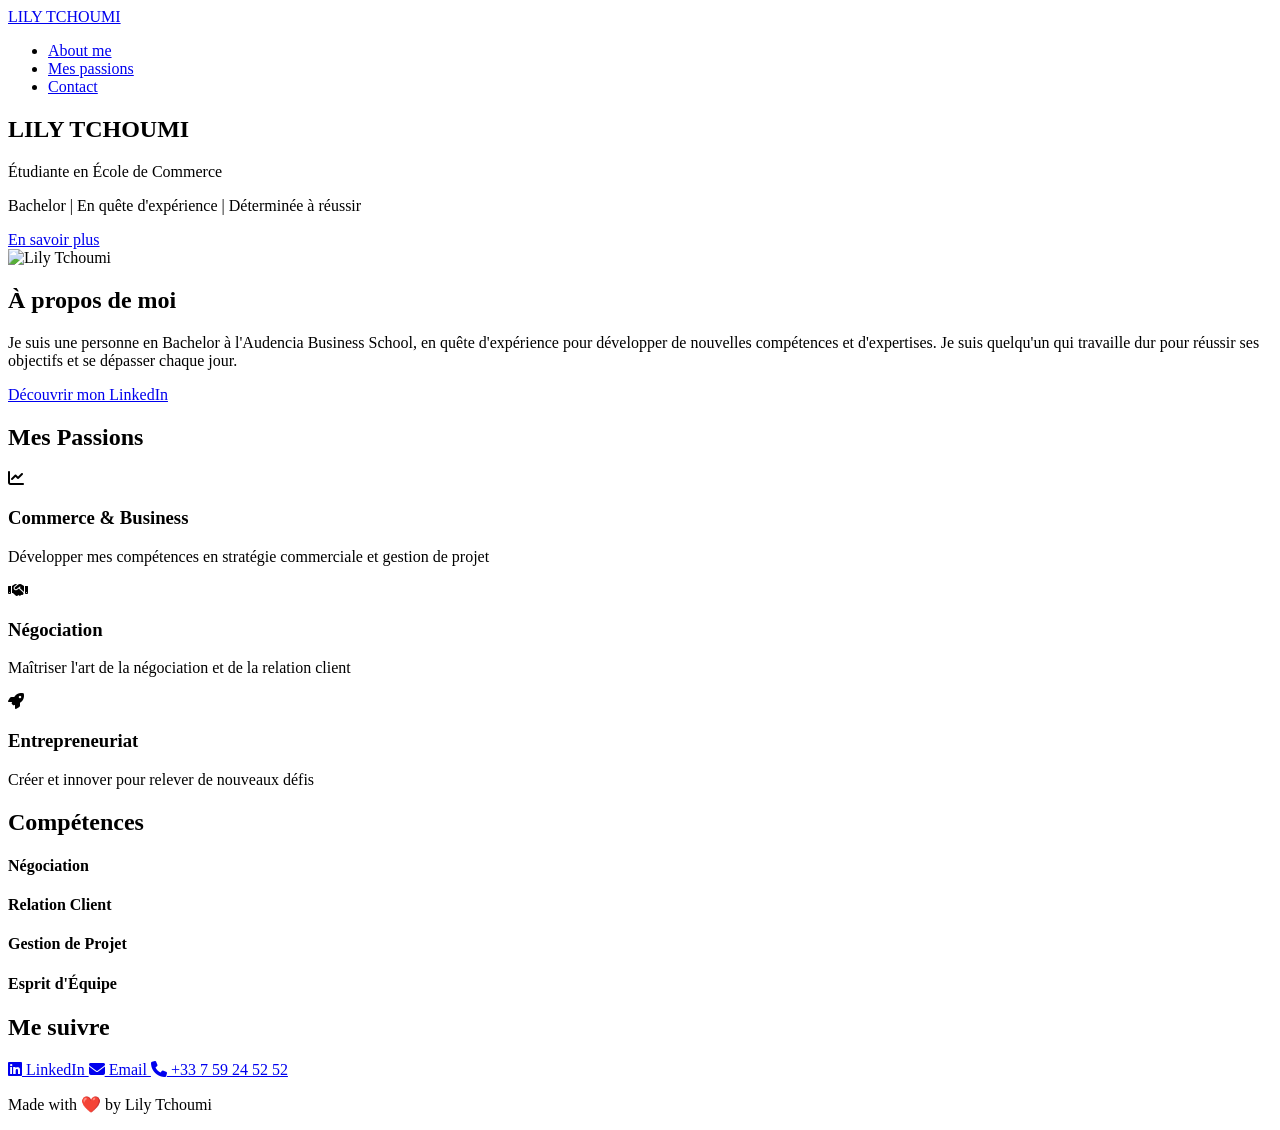
==== index.html @ 701d290c "Rename index.html.html to index.html" ====
<!DOCTYPE html>
<html lang="fr">
<head>
    <meta charset="UTF-8">
    <meta name="viewport" content="width=device-width, initial-scale=1.0">
    <title>Lily Tchoumi - Portfolio</title>
    <link rel="stylesheet" href="style.css">
    <link rel="stylesheet" href="https://cdnjs.cloudflare.com/ajax/libs/font-awesome/6.4.0/css/all.min.css">
</head>
<body>
    <!-- Navigation -->
    <nav class="navbar">
        <div class="nav-container">
            <a href="#" class="logo">LILY TCHOUMI</a>
            <ul class="nav-menu">
                <li><a href="#about" class="nav-link">About me</a></li>
                <li><a href="#passions" class="nav-link">Mes passions</a></li>
                <li><a href="#contact" class="nav-link">Contact</a></li>
            </ul>
        </div>
    </nav>

    <!-- Hero Section -->
    <section class="hero">
        <div class="hero-content">
            <div class="hero-text">
                <h1>LILY TCHOUMI</h1>
                <p class="subtitle">Étudiante en École de Commerce</p>
                <p class="description">Bachelor | En quête d'expérience | Déterminée à réussir</p>
                <a href="#about" class="btn-primary">En savoir plus</a>
            </div>
            <div class="hero-image">
                <img src="https://imgur.com/placeholder.jpg" alt="Lily Tchoumi" class="profile-img">
            </div>
        </div>
    </section>

    <!-- About Section -->
    <section id="about" class="about">
        <div class="container">
            <h2>À propos de moi</h2>
            <p class="about-text">
                Je suis une personne en Bachelor à l'Audencia Business School, en quête d'expérience pour développer de nouvelles compétences et d'expertises. Je suis quelqu'un qui travaille dur pour réussir ses objectifs et se dépasser chaque jour.
            </p>
            <div class="cta-section">
                <a href="https://www.linkedin.com/in/lily-tchoumi-a24630328/" class="btn-secondary" target="_blank">
                    Découvrir mon LinkedIn
                </a>
            </div>
        </div>
    </section>

    <!-- Passions Section -->
    <section id="passions" class="passions">
        <div class="container">
            <h2>Mes Passions</h2>
            <div class="passion-grid">
                <div class="passion-card">
                    <div class="passion-icon">
                        <i class="fas fa-chart-line"></i>
                    </div>
                    <h3>Commerce & Business</h3>
                    <p>Développer mes compétences en stratégie commerciale et gestion de projet</p>
                </div>
                <div class="passion-card">
                    <div class="passion-icon">
                        <i class="fas fa-handshake"></i>
                    </div>
                    <h3>Négociation</h3>
                    <p>Maîtriser l'art de la négociation et de la relation client</p>
                </div>
                <div class="passion-card">
                    <div class="passion-icon">
                        <i class="fas fa-rocket"></i>
                    </div>
                    <h3>Entrepreneuriat</h3>
                    <p>Créer et innover pour relever de nouveaux défis</p>
                </div>
            </div>
        </div>
    </section>

    <!-- Skills Section -->
    <section class="skills">
        <div class="container">
            <h2>Compétences</h2>
            <div class="skills-grid">
                <div class="skill-item">
                    <h4>Négociation</h4>
                    <div class="skill-bar">
                        <div class="skill-progress" style="width: 85%"></div>
                    </div>
                </div>
                <div class="skill-item">
                    <h4>Relation Client</h4>
                    <div class="skill-bar">
                        <div class="skill-progress" style="width: 80%"></div>
                    </div>
                </div>
                <div class="skill-item">
                    <h4>Gestion de Projet</h4>
                    <div class="skill-bar">
                        <div class="skill-progress" style="width: 75%"></div>
                    </div>
                </div>
                <div class="skill-item">
                    <h4>Esprit d'Équipe</h4>
                    <div class="skill-bar">
                        <div class="skill-progress" style="width: 90%"></div>
                    </div>
                </div>
            </div>
        </div>
    </section>

    <!-- Contact Section -->
    <section id="contact" class="contact">
        <div class="container">
            <h2>Me suivre</h2>
            <div class="social-links">
                <a href="https://www.linkedin.com/in/lily-tchoumi-a24630328/" class="social-btn linkedin" target="_blank">
                    <i class="fab fa-linkedin"></i> LinkedIn
                </a>
                <a href="#" class="social-btn email">
                    <i class="fas fa-envelope"></i> Email
                </a>
                <a href="#" class="social-btn phone">
                    <i class="fas fa-phone"></i> +33 7 59 24 52 52
                </a>
            </div>
        </div>
    </section>

    <!-- Footer -->
    <footer class="footer">
        <p>Made with ❤️ by Lily Tchoumi</p>
    </footer>
</body>
</html>
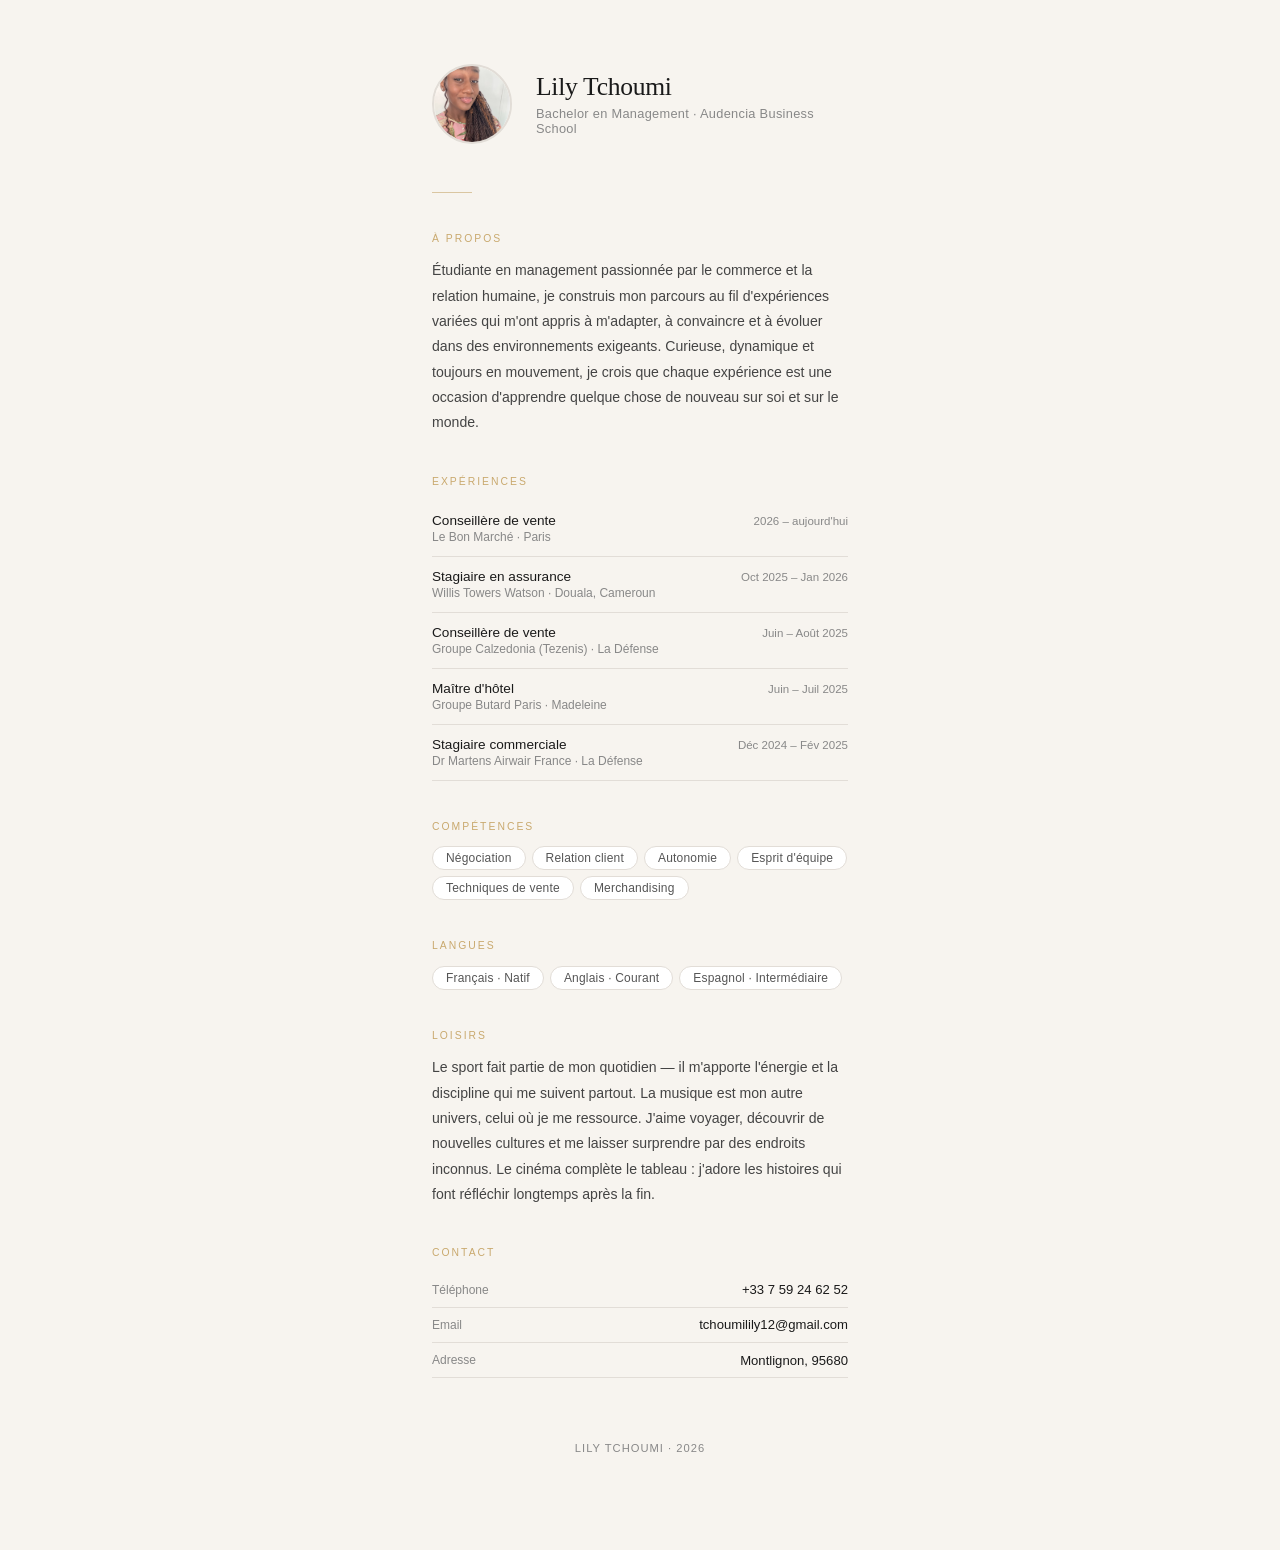
==== commit f9aaba7b: "Add files via upload" ====
--- a/index.html
+++ b/index.html
@@ -1,139 +1,118 @@
 <!DOCTYPE html>
 <html lang="fr">
 <head>
-    <meta charset="UTF-8">
-    <meta name="viewport" content="width=device-width, initial-scale=1.0">
-    <title>Lily Tchoumi - Portfolio</title>
-    <link rel="stylesheet" href="style.css">
-    <link rel="stylesheet" href="https://cdnjs.cloudflare.com/ajax/libs/font-awesome/6.4.0/css/all.min.css">
+  <meta charset="UTF-8">
+  <meta name="viewport" content="width=device-width, initial-scale=1.0">
+  <title>Lily Tchoumi</title>
+  <link href="https://fonts.googleapis.com/css2?family=DM+Serif+Display&family=DM+Sans:wght@300;400;500&display=swap" rel="stylesheet">
+  <link rel="stylesheet" href="style.css">
 </head>
 <body>
-    <!-- Navigation -->
-    <nav class="navbar">
-        <div class="nav-container">
-            <a href="#" class="logo">LILY TCHOUMI</a>
-            <ul class="nav-menu">
-                <li><a href="#about" class="nav-link">About me</a></li>
-                <li><a href="#passions" class="nav-link">Mes passions</a></li>
-                <li><a href="#contact" class="nav-link">Contact</a></li>
-            </ul>
+  <div class="container">
+
+    <div class="header">
+      <img class="photo" src="[data-uri]